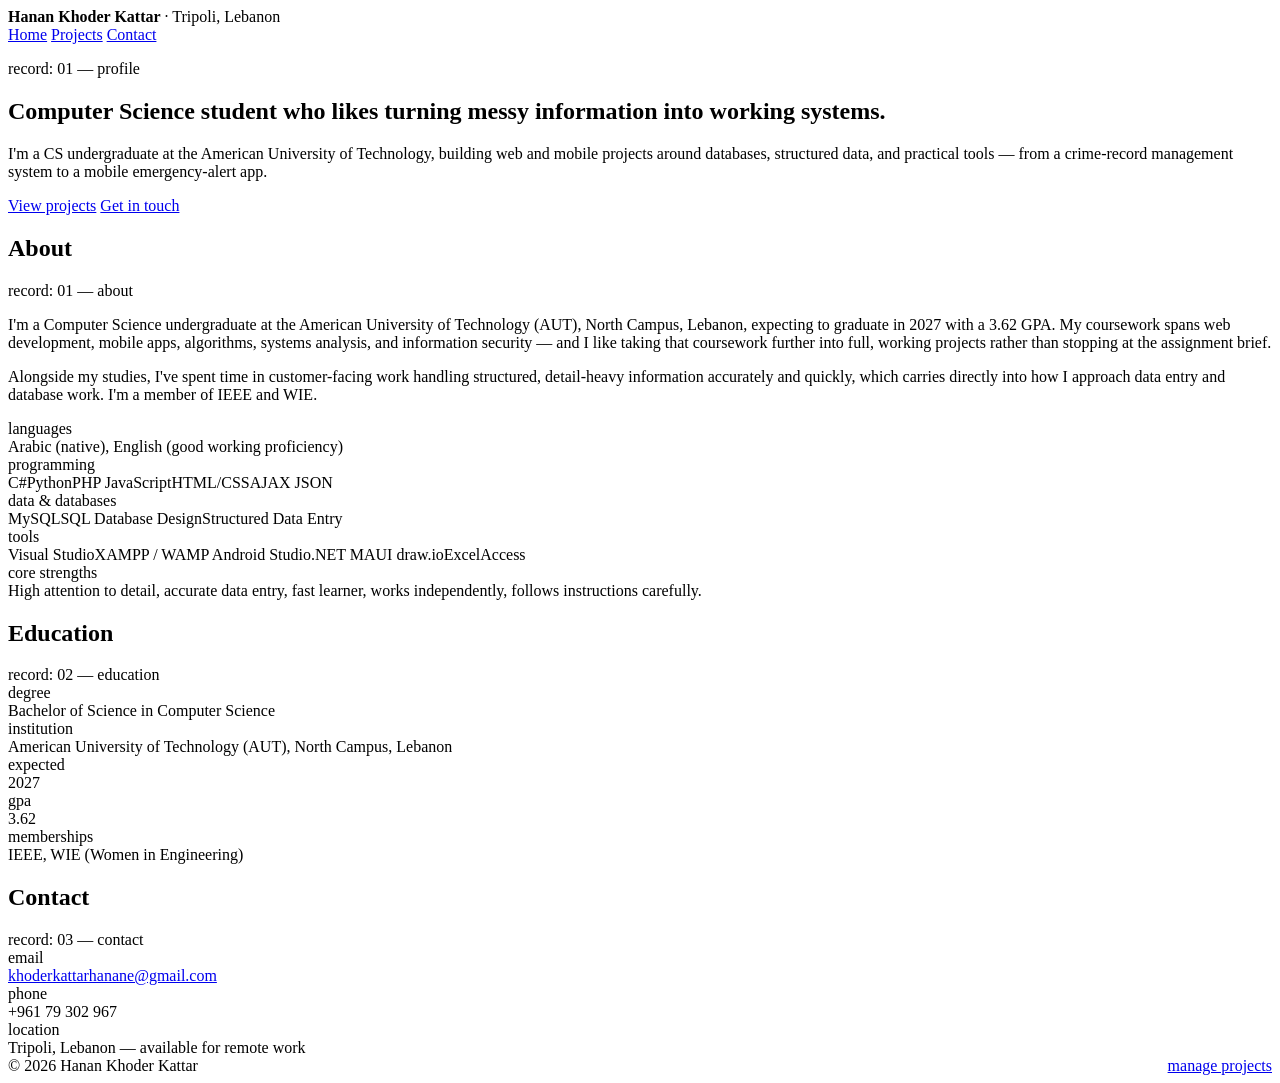
==== index.html @ d055162e "Add files via upload" ====
<!DOCTYPE html>
<html lang="en">
<head>
<meta charset="UTF-8">
<meta name="viewport" content="width=device-width, initial-scale=1.0">
<title>Hanan Khoder Kattar — Portfolio</title>
<meta name="description" content="Computer Science student and developer working across web, mobile, and structured data.">
<link rel="stylesheet" href="css/style.css">
</head>
<body>

<header class="site">
  <div class="wrap nav-row">
    <span class="nav-id"><b>Hanan Khoder Kattar</b> · Tripoli, Lebanon</span>
    <nav class="nav-links">
      <a href="index.html" aria-current="page">Home</a>
      <a href="projects.html">Projects</a>
      <a href="index.html#contact">Contact</a>
    </nav>
  </div>
</header>

<main>
  <section class="hero">
    <div class="wrap">
      <p class="kicker">record: 01 — profile</p>
      <h1 class="display">Computer Science student who likes turning messy information into working systems.</h1>
      <p class="lede">
        I'm a CS undergraduate at the American University of Technology, building web and mobile
        projects around databases, structured data, and practical tools — from a crime-record
        management system to a mobile emergency-alert app.
      </p>
      <div class="hero-actions">
        <a class="btn primary" href="projects.html">View projects</a>
        <a class="btn ghost" href="#contact">Get in touch</a>
      </div>
    </div>
  </section>

  <section id="about">
    <div class="wrap">
      <div class="section-head">
        <h2>About</h2>
        <span class="field-label">record: 01 — about</span>
      </div>
      <div class="about-text">
        <p>
          I'm a Computer Science undergraduate at the American University of Technology (AUT),
          North Campus, Lebanon, expecting to graduate in 2027 with a 3.62 GPA. My coursework
          spans web development, mobile apps, algorithms, systems analysis, and information
          security — and I like taking that coursework further into full, working projects
          rather than stopping at the assignment brief.
        </p>
        <p>
          Alongside my studies, I've spent time in customer-facing work handling structured,
          detail-heavy information accurately and quickly, which carries directly into how I
          approach data entry and database work. I'm a member of IEEE and WIE.
        </p>
      </div>

      <div class="field-table">
        <div class="field-row">
          <div class="k">languages</div>
          <div class="v">Arabic (native), English (good working proficiency)</div>
        </div>
        <div class="field-row">
          <div class="k">programming</div>
          <div class="v">
            <div class="tags">
              <span class="tag">C#</span><span class="tag">Python</span><span class="tag">PHP</span>
              <span class="tag">JavaScript</span><span class="tag">HTML/CSS</span><span class="tag">AJAX</span>
              <span class="tag">JSON</span>
            </div>
          </div>
        </div>
        <div class="field-row">
          <div class="k">data &amp; databases</div>
          <div class="v">
            <div class="tags">
              <span class="tag">MySQL</span><span class="tag">SQL</span>
              <span class="tag">Database Design</span><span class="tag">Structured Data Entry</span>
            </div>
          </div>
        </div>
        <div class="field-row">
          <div class="k">tools</div>
          <div class="v">
            <div class="tags">
              <span class="tag">Visual Studio</span><span class="tag">XAMPP / WAMP</span>
              <span class="tag">Android Studio</span><span class="tag">.NET MAUI</span>
              <span class="tag">draw.io</span><span class="tag">Excel</span><span class="tag">Access</span>
            </div>
          </div>
        </div>
        <div class="field-row">
          <div class="k">core strengths</div>
          <div class="v">High attention to detail, accurate data entry, fast learner, works independently, follows instructions carefully.</div>
        </div>
      </div>
    </div>
  </section>

  <section id="education">
    <div class="wrap">
      <div class="section-head">
        <h2>Education</h2>
        <span class="field-label">record: 02 — education</span>
      </div>
      <div class="field-table">
        <div class="field-row">
          <div class="k">degree</div>
          <div class="v">Bachelor of Science in Computer Science</div>
        </div>
        <div class="field-row">
          <div class="k">institution</div>
          <div class="v">American University of Technology (AUT), North Campus, Lebanon</div>
        </div>
        <div class="field-row">
          <div class="k">expected</div>
          <div class="v">2027</div>
        </div>
        <div class="field-row">
          <div class="k">gpa</div>
          <div class="v">3.62</div>
        </div>
        <div class="field-row">
          <div class="k">memberships</div>
          <div class="v">IEEE, WIE (Women in Engineering)</div>
        </div>
      </div>
    </div>
  </section>

  <section id="contact">
    <div class="wrap">
      <div class="section-head">
        <h2>Contact</h2>
        <span class="field-label">record: 03 — contact</span>
      </div>
      <div class="contact-grid">
        <div class="field-table" style="border-top:none;">
          <div class="field-row" style="border-top:1px solid var(--line);">
            <div class="k">email</div>
            <div class="v"><a href="mailto:khoderkattarhanane@gmail.com">khoderkattarhanane@gmail.com</a></div>
          </div>
          <div class="field-row">
            <div class="k">phone</div>
            <div class="v">+961 79 302 967</div>
          </div>
          <div class="field-row">
            <div class="k">location</div>
            <div class="v">Tripoli, Lebanon — available for remote work</div>
          </div>
        </div>
      </div>
    </div>
  </section>
</main>

<footer class="site">
  <div class="wrap" style="display:flex; justify-content:space-between; width:100%;">
    <span>© 2026 Hanan Khoder Kattar</span>
    <span><a href="admin.html">manage projects</a></span>
  </div>
</footer>

</body>
</html>
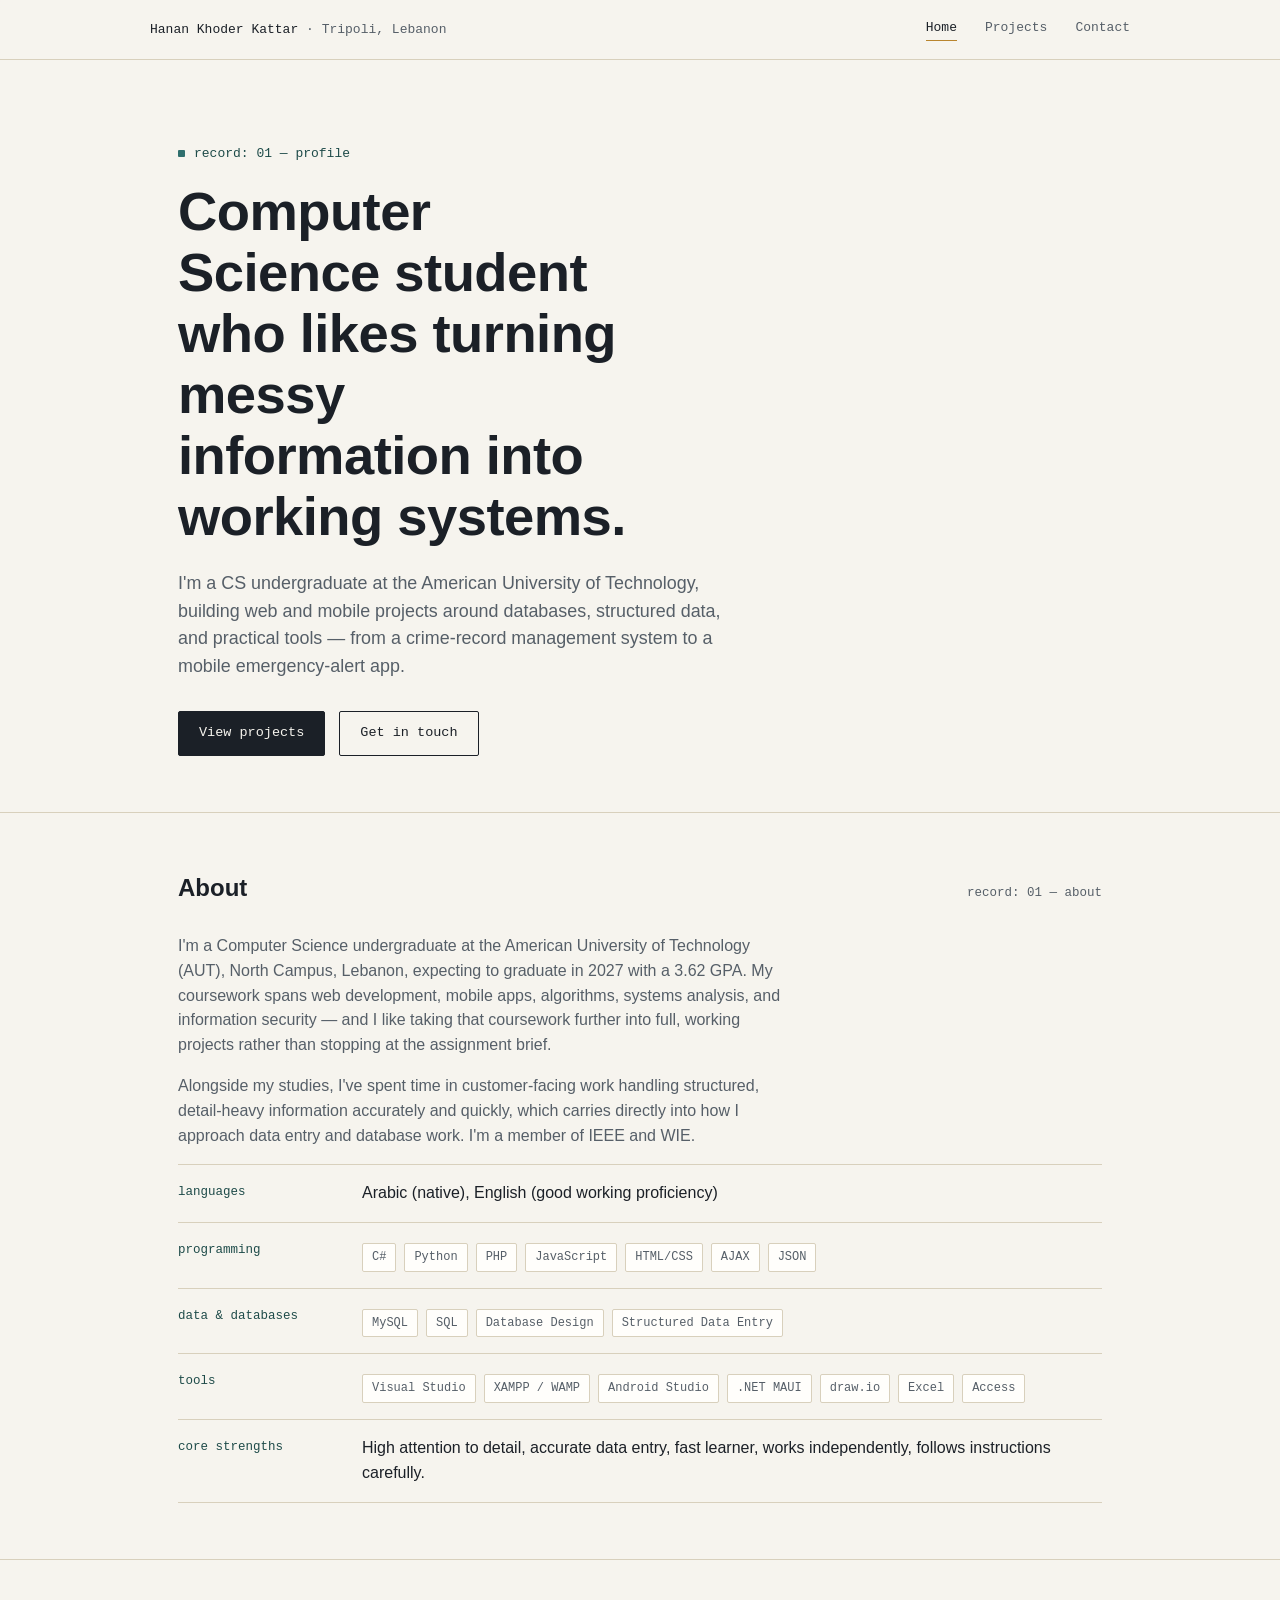
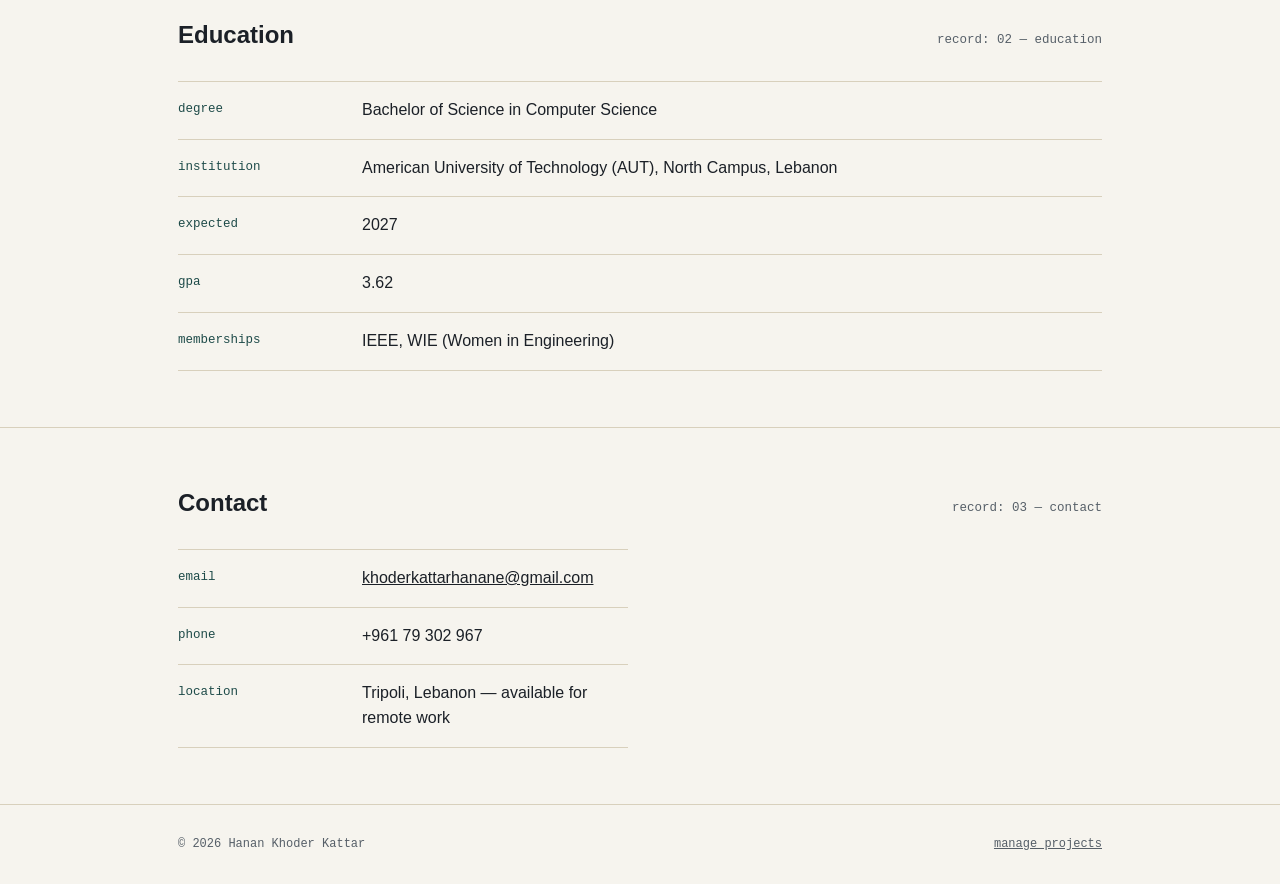
==== commit 69f46f97: "Add files via upload" ====
--- a/index.html
+++ b/index.html
@@ -5,7 +5,7 @@
 <meta name="viewport" content="width=device-width, initial-scale=1.0">
 <title>Hanan Khoder Kattar — Portfolio</title>
 <meta name="description" content="Computer Science student and developer working across web, mobile, and structured data.">
-<link rel="stylesheet" href="css/style.css">
+<link rel="stylesheet" href="style.css">
 </head>
 <body>
 
--- a/style.css
+++ b/style.css
@@ -0,0 +1,642 @@
+/* ============================================================
+   Hanan Kattar — Portfolio
+   Design concept: the "record" — each project is treated like
+   a database record (ID, fields, status), echoing the subject's
+   actual background in structured data / data entry / SQL.
+   ============================================================ */
+
+@import url('https://fonts.googleapis.com/css2?family=Space+Grotesk:wght@400;500;600;700&family=IBM+Plex+Sans:wght@400;500;600&family=IBM+Plex+Mono:wght@400;500&display=swap');
+
+:root{
+  --bg: #F6F4EE;
+  --bg-panel: #ECE6D8;
+  --ink: #1B2027;
+  --ink-soft: #565F68;
+  --line: #D8D0BC;
+  --accent: #2F6F6D;
+  --accent-ink: #1E4B49;
+  --amber: #B9852E;
+  --card-bg: #FFFEFB;
+
+  --serif: 'Space Grotesk', sans-serif;
+  --sans: 'IBM Plex Sans', sans-serif;
+  --mono: 'IBM Plex Mono', monospace;
+
+  --max: 980px;
+}
+
+*{ box-sizing: border-box; }
+
+html{ scroll-behavior: smooth; }
+
+body{
+  margin: 0;
+  background: var(--bg);
+  color: var(--ink);
+  font-family: var(--sans);
+  font-size: 16px;
+  line-height: 1.55;
+  -webkit-font-smoothing: antialiased;
+}
+
+a{ color: inherit; }
+
+img{ max-width: 100%; display: block; }
+
+.wrap{
+  max-width: var(--max);
+  margin: 0 auto;
+  padding: 0 28px;
+}
+
+/* ---------- focus / accessibility ---------- */
+a:focus-visible, button:focus-visible{
+  outline: 2px solid var(--accent);
+  outline-offset: 3px;
+}
+
+@media (prefers-reduced-motion: reduce){
+  *{ animation: none !important; transition: none !important; scroll-behavior: auto !important; }
+}
+
+/* ---------- header / nav ---------- */
+header.site{
+  border-bottom: 1px solid var(--line);
+  position: sticky;
+  top: 0;
+  background: rgba(246,244,238,0.92);
+  backdrop-filter: blur(6px);
+  z-index: 20;
+}
+
+.nav-row{
+  display: flex;
+  align-items: center;
+  justify-content: space-between;
+  padding: 18px 0;
+  gap: 20px;
+}
+
+.nav-id{
+  font-family: var(--mono);
+  font-size: 13px;
+  color: var(--ink-soft);
+}
+
+.nav-id b{ color: var(--ink); font-weight: 500; }
+
+.nav-links{
+  display: flex;
+  gap: 28px;
+  font-family: var(--mono);
+  font-size: 13px;
+}
+
+.nav-links a{
+  text-decoration: none;
+  color: var(--ink-soft);
+  padding-bottom: 2px;
+  border-bottom: 1px solid transparent;
+}
+
+.nav-links a:hover,
+.nav-links a[aria-current="page"]{
+  color: var(--ink);
+  border-bottom-color: var(--amber);
+}
+
+/* ---------- hero ---------- */
+.hero{
+  padding: 84px 0 56px;
+  border-bottom: 1px solid var(--line);
+}
+
+.hero .kicker{
+  font-family: var(--mono);
+  font-size: 13px;
+  color: var(--accent-ink);
+  margin: 0 0 18px;
+}
+
+.hero .kicker::before{
+  content: "";
+  display: inline-block;
+  width: 7px; height: 7px;
+  background: var(--accent);
+  margin-right: 9px;
+  border-radius: 1px;
+  vertical-align: middle;
+}
+
+h1.display{
+  font-family: var(--serif);
+  font-weight: 600;
+  font-size: clamp(2.1rem, 4.4vw, 3.4rem);
+  line-height: 1.12;
+  margin: 0 0 22px;
+  max-width: 15ch;
+  letter-spacing: -0.01em;
+}
+
+.hero p.lede{
+  font-size: 1.12rem;
+  color: var(--ink-soft);
+  max-width: 56ch;
+  margin: 0 0 30px;
+}
+
+.hero-actions{
+  display: flex;
+  gap: 14px;
+  flex-wrap: wrap;
+}
+
+.btn{
+  font-family: var(--mono);
+  font-size: 13.5px;
+  text-decoration: none;
+  padding: 11px 20px;
+  border: 1px solid var(--ink);
+  border-radius: 2px;
+  display: inline-block;
+  transition: background .15s ease, color .15s ease;
+}
+
+.btn.primary{
+  background: var(--ink);
+  color: var(--bg);
+}
+.btn.primary:hover{ background: var(--accent-ink); border-color: var(--accent-ink); }
+
+.btn.ghost{
+  background: transparent;
+  color: var(--ink);
+}
+.btn.ghost:hover{ background: var(--bg-panel); }
+
+/* ---------- section shell ---------- */
+section{
+  padding: 56px 0;
+  border-bottom: 1px solid var(--line);
+}
+
+section:last-of-type{ border-bottom: none; }
+
+.section-head{
+  display: flex;
+  align-items: baseline;
+  justify-content: space-between;
+  gap: 20px;
+  margin-bottom: 28px;
+}
+
+.section-head h2{
+  font-family: var(--serif);
+  font-weight: 600;
+  font-size: 1.5rem;
+  margin: 0;
+}
+
+.section-head .field-label{
+  font-family: var(--mono);
+  font-size: 12.5px;
+  color: var(--ink-soft);
+}
+
+/* ---------- schema / field table (About + Education) ---------- */
+.field-table{
+  border-top: 1px solid var(--line);
+}
+
+.field-row{
+  display: grid;
+  grid-template-columns: 160px 1fr;
+  gap: 24px;
+  padding: 16px 0;
+  border-bottom: 1px solid var(--line);
+}
+
+.field-row .k{
+  font-family: var(--mono);
+  font-size: 12.5px;
+  color: var(--accent-ink);
+  padding-top: 2px;
+}
+
+.field-row .v{ color: var(--ink); }
+
+.field-row .v .tags{
+  display: flex;
+  flex-wrap: wrap;
+  gap: 8px;
+  margin-top: 4px;
+}
+
+.tag{
+  font-family: var(--mono);
+  font-size: 12px;
+  border: 1px solid var(--line);
+  background: var(--card-bg);
+  padding: 4px 9px;
+  border-radius: 2px;
+  color: var(--ink-soft);
+}
+
+@media (max-width: 620px){
+  .field-row{ grid-template-columns: 1fr; gap: 6px; }
+}
+
+/* ---------- about lede text ---------- */
+.about-text p{
+  max-width: 68ch;
+  color: var(--ink-soft);
+  margin: 0 0 16px;
+}
+
+/* ---------- projects grid (record list) ---------- */
+.record-list{
+  border-top: 1px solid var(--line);
+}
+
+.record-row{
+  display: grid;
+  grid-template-columns: 64px 200px 1fr 140px;
+  gap: 22px;
+  align-items: center;
+  padding: 20px 0;
+  border-bottom: 1px solid var(--line);
+  text-decoration: none;
+  color: inherit;
+}
+
+.record-row:hover .r-title{ color: var(--accent-ink); }
+.record-row:hover .thumb{ border-color: var(--accent); }
+
+.record-row .r-id{
+  font-family: var(--mono);
+  font-size: 12px;
+  color: var(--ink-soft);
+}
+
+.thumb{
+  width: 200px;
+  height: 112px;
+  border: 1px solid var(--line);
+  background: var(--bg-panel);
+  overflow: hidden;
+  border-radius: 2px;
+  transition: border-color .15s ease;
+}
+
+.thumb img{ width: 100%; height: 100%; object-fit: cover; }
+
+.thumb.placeholder{
+  display: flex;
+  align-items: center;
+  justify-content: center;
+  font-family: var(--mono);
+  font-size: 11px;
+  color: var(--ink-soft);
+  text-align: center;
+  padding: 8px;
+}
+
+.r-body .r-title{
+  font-family: var(--serif);
+  font-weight: 600;
+  font-size: 1.15rem;
+  margin: 0 0 6px;
+  transition: color .15s ease;
+}
+
+.r-body .r-summary{
+  color: var(--ink-soft);
+  font-size: 0.95rem;
+  margin: 0 0 8px;
+  max-width: 56ch;
+}
+
+.r-body .tags{ display:flex; flex-wrap: wrap; gap: 6px; }
+
+.r-status{
+  font-family: var(--mono);
+  font-size: 12px;
+  text-align: right;
+  color: var(--ink-soft);
+}
+
+.r-status .dot{
+  display: inline-block;
+  width: 7px; height: 7px;
+  border-radius: 50%;
+  margin-right: 6px;
+  background: var(--accent);
+  vertical-align: middle;
+}
+
+.r-status.in-progress .dot{ background: var(--amber); }
+
+@media (max-width: 760px){
+  .record-row{ grid-template-columns: 1fr; }
+  .thumb{ width: 100%; height: 160px; }
+  .r-status{ text-align: left; }
+}
+
+/* ---------- project detail ---------- */
+.detail-header{
+  padding: 40px 0 28px;
+  border-bottom: 1px solid var(--line);
+}
+
+.breadcrumb{
+  font-family: var(--mono);
+  font-size: 12.5px;
+  color: var(--ink-soft);
+  margin-bottom: 18px;
+}
+.breadcrumb a{ text-decoration: none; color: var(--ink-soft); border-bottom: 1px solid transparent; }
+.breadcrumb a:hover{ color: var(--ink); border-bottom-color: var(--amber); }
+
+.detail-header h1{
+  font-family: var(--serif);
+  font-weight: 600;
+  font-size: clamp(1.8rem, 3.6vw, 2.6rem);
+  margin: 0 0 14px;
+}
+
+.detail-header .tagline{
+  color: var(--ink-soft);
+  font-size: 1.05rem;
+  max-width: 60ch;
+  margin: 0 0 22px;
+}
+
+.detail-meta{
+  display: grid;
+  grid-template-columns: repeat(4, 1fr);
+  gap: 20px;
+  border-top: 1px solid var(--line);
+  padding-top: 20px;
+}
+
+.detail-meta .k{ font-family: var(--mono); font-size: 11.5px; color: var(--accent-ink); margin-bottom: 5px; }
+.detail-meta .v{ font-size: 14px; }
+
+@media (max-width: 700px){
+  .detail-meta{ grid-template-columns: 1fr 1fr; }
+}
+
+.hero-image{
+  width: 100%;
+  aspect-ratio: 16/8;
+  border: 1px solid var(--line);
+  background: var(--bg-panel);
+  overflow: hidden;
+  margin: 32px 0 0;
+  border-radius: 2px;
+}
+.hero-image img{ width:100%; height:100%; object-fit: cover; }
+.hero-image.placeholder{
+  display: flex; align-items:center; justify-content:center;
+  font-family: var(--mono); font-size: 12px; color: var(--ink-soft);
+}
+
+.detail-body{
+  display: grid;
+  grid-template-columns: 1fr 260px;
+  gap: 48px;
+  padding: 48px 0;
+}
+
+.detail-body h3{
+  font-family: var(--serif);
+  font-size: 1.1rem;
+  margin: 0 0 12px;
+}
+
+.detail-body .prose p{
+  color: var(--ink-soft);
+  max-width: 66ch;
+  margin: 0 0 16px;
+}
+
+.detail-body .prose ul{
+  color: var(--ink-soft);
+  padding-left: 20px;
+  margin: 0 0 20px;
+}
+.detail-body .prose li{ margin-bottom: 6px; }
+
+.code-block{
+  background: var(--ink);
+  color: #E7E2D3;
+  font-family: var(--mono);
+  font-size: 12.5px;
+  line-height: 1.6;
+  padding: 20px;
+  border-radius: 2px;
+  overflow-x: auto;
+  margin: 18px 0 26px;
+  white-space: pre;
+}
+
+.code-block .cm{ color: #8FA79E; }
+
+.gallery{
+  display: grid;
+  grid-template-columns: repeat(auto-fill, minmax(140px,1fr));
+  gap: 10px;
+  margin: 18px 0 8px;
+}
+.gallery .g-item{
+  aspect-ratio: 4/3;
+  border: 1px solid var(--line);
+  background: var(--bg-panel);
+  overflow: hidden;
+  border-radius: 2px;
+}
+.gallery .g-item img{ width:100%; height:100%; object-fit: cover; }
+.gallery .g-item.placeholder{
+  display:flex; align-items:center; justify-content:center;
+  font-family: var(--mono); font-size: 10.5px; color: var(--ink-soft);
+  text-align: center; padding: 6px;
+}
+
+.side-field{
+  border-top: 1px solid var(--line);
+  padding: 14px 0;
+}
+.side-field .k{ font-family: var(--mono); font-size: 11.5px; color: var(--accent-ink); margin-bottom: 6px; }
+.side-field .v{ font-size: 14px; }
+.side-field .tags{ display:flex; flex-wrap:wrap; gap:7px; }
+
+@media (max-width: 780px){
+  .detail-body{ grid-template-columns: 1fr; }
+}
+
+.detail-nav{
+  padding: 30px 0 60px;
+  display: flex;
+  justify-content: space-between;
+  font-family: var(--mono);
+  font-size: 13px;
+}
+.detail-nav a{ text-decoration: none; color: var(--ink-soft); }
+.detail-nav a:hover{ color: var(--ink); }
+
+/* ---------- contact / footer ---------- */
+.contact-grid{
+  display: grid;
+  grid-template-columns: 1fr 1fr;
+  gap: 24px;
+}
+@media (max-width: 620px){ .contact-grid{ grid-template-columns: 1fr; } }
+
+footer.site{
+  border-top: 1px solid var(--line);
+  padding: 30px 0;
+  font-family: var(--mono);
+  font-size: 12px;
+  color: var(--ink-soft);
+  display: flex;
+  justify-content: space-between;
+  flex-wrap: wrap;
+  gap: 10px;
+}
+
+/* ---------- admin form ---------- */
+.admin-list{
+  border-top: 1px solid var(--line);
+  margin-bottom: 8px;
+}
+
+.admin-row{
+  display: grid;
+  grid-template-columns: 40px 1fr auto auto;
+  align-items: center;
+  gap: 16px;
+  padding: 14px 0;
+  border-bottom: 1px solid var(--line);
+}
+
+.admin-row .a-id{ font-family: var(--mono); font-size: 12px; color: var(--ink-soft); }
+.admin-row .a-title{ font-family: var(--serif); font-weight: 600; }
+.admin-row .a-meta{ font-family: var(--mono); font-size: 11.5px; color: var(--ink-soft); }
+
+.btn-small{
+  font-family: var(--mono);
+  font-size: 12px;
+  padding: 6px 12px;
+  border: 1px solid var(--line);
+  background: var(--card-bg);
+  border-radius: 2px;
+  cursor: pointer;
+  color: var(--ink);
+  text-decoration: none;
+}
+.btn-small:hover{ border-color: var(--ink); }
+.btn-small.danger:hover{ border-color: #A6432F; color: #A6432F; }
+
+form.admin-form{
+  border-top: 1px solid var(--line);
+  padding-top: 28px;
+}
+
+.form-field{ margin-bottom: 20px; }
+
+.form-field label{
+  display: block;
+  font-family: var(--mono);
+  font-size: 12px;
+  color: var(--accent-ink);
+  margin-bottom: 7px;
+}
+
+.form-field .hint{
+  font-family: var(--sans);
+  color: var(--ink-soft);
+  font-size: 12.5px;
+  margin-top: 5px;
+}
+
+.form-field input[type="text"],
+.form-field input[type="number"],
+.form-field select,
+.form-field textarea{
+  width: 100%;
+  font-family: var(--sans);
+  font-size: 14.5px;
+  padding: 10px 12px;
+  border: 1px solid var(--line);
+  background: var(--card-bg);
+  border-radius: 2px;
+  color: var(--ink);
+}
+
+.form-field input:focus,
+.form-field select:focus,
+.form-field textarea:focus{
+  outline: none;
+  border-color: var(--accent);
+}
+
+.form-field textarea{ resize: vertical; min-height: 84px; font-family: var(--mono); font-size: 13px; }
+
+.form-grid{
+  display: grid;
+  grid-template-columns: 1fr 1fr;
+  gap: 20px;
+}
+@media (max-width: 620px){ .form-grid{ grid-template-columns: 1fr; } }
+
+.form-actions{
+  display: flex;
+  gap: 12px;
+  align-items: center;
+  flex-wrap: wrap;
+  padding-top: 8px;
+}
+
+.checkbox-row{
+  display: flex;
+  align-items: center;
+  gap: 8px;
+}
+.checkbox-row input{ width: auto; }
+.checkbox-row label{ margin: 0; }
+
+.cover-preview{
+  width: 160px;
+  height: 90px;
+  border: 1px solid var(--line);
+  background: var(--bg-panel);
+  border-radius: 2px;
+  overflow: hidden;
+  margin-top: 8px;
+}
+.cover-preview img{ width: 100%; height: 100%; object-fit: cover; }
+
+.admin-toolbar{
+  display: flex;
+  gap: 10px;
+  flex-wrap: wrap;
+  padding: 20px 0;
+  border-top: 1px solid var(--line);
+  margin-top: 8px;
+}
+
+.status-msg{
+  font-family: var(--mono);
+  font-size: 12.5px;
+  color: var(--accent-ink);
+  margin: 10px 0 0;
+}
+
+/* ---------- empty state ---------- */
+.empty-state{
+  padding: 60px 0;
+  text-align: center;
+  color: var(--ink-soft);
+  font-family: var(--mono);
+  font-size: 13px;
+}
